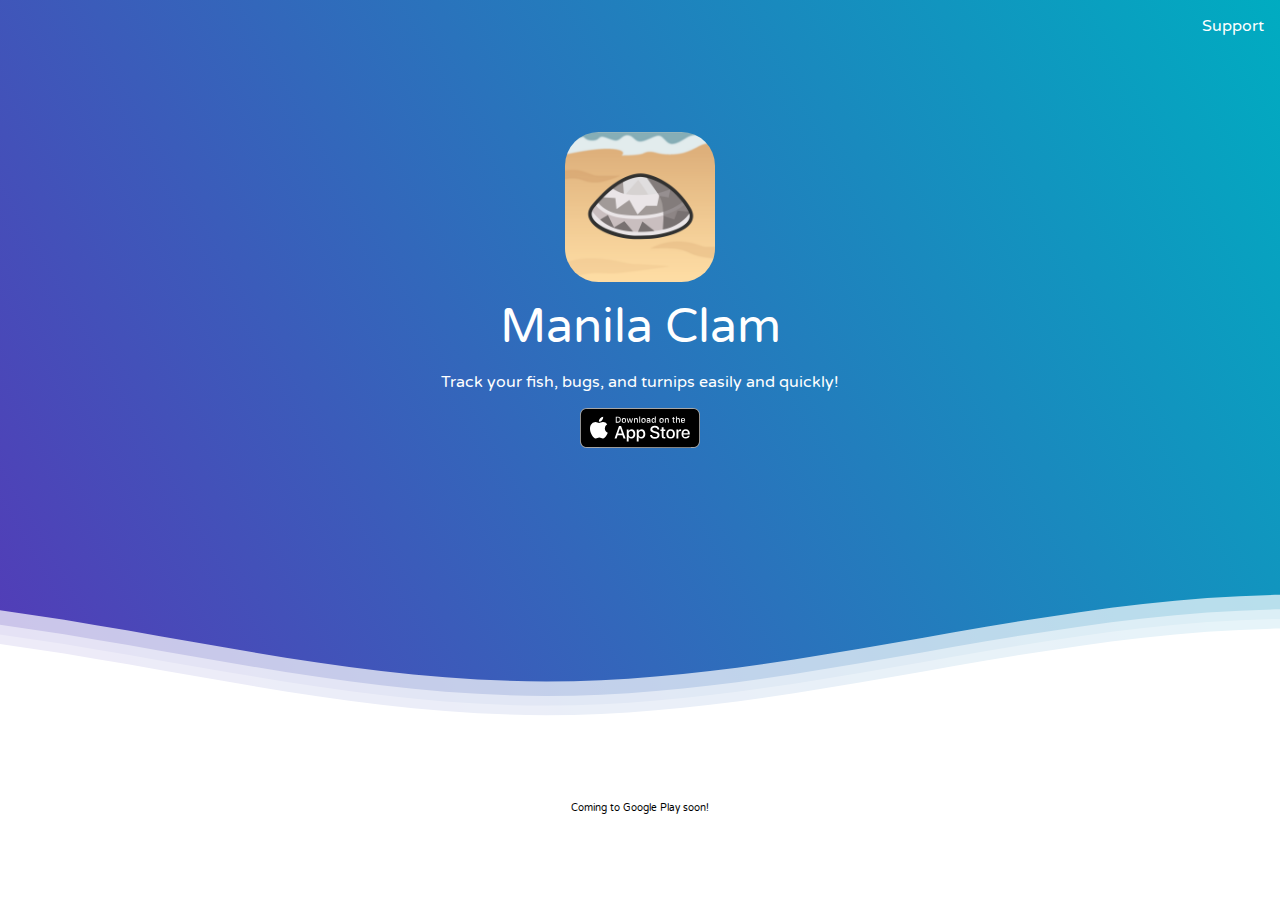
==== index.html @ 62e67c9c "website" ====
<!DOCTYPE html>
<html lang="en">
<head>
	<!-- Global site tag (gtag.js) - Google Analytics -->
<script async src="https://www.googletagmanager.com/gtag/js?id=UA-164717879-1"></script>
<script>
  window.dataLayer = window.dataLayer || [];
  function gtag(){dataLayer.push(arguments);}
  gtag('js', new Date());

  gtag('config', 'UA-164717879-1');
</script>

	<meta charset="UTF-8">
	<meta name="description" content="Track your Animal Crossing New Horizons fish, bugs, and turnips easily and quickly!">
	<meta name="viewport" content="width=device-width, initial-scale=1.0">
	<link rel="apple-touch-icon" sizes="180x180" href="./apple-touch-icon.png">
	<link rel="icon" type="image/png" sizes="32x32" href="./favicon-32x32.png">
	<link rel="icon" type="image/png" sizes="16x16" href="./favicon-16x16.png">
	<link rel="manifest" href="./site.webmanifest">
	<title>Manila Clam App</title>
	<link rel="stylesheet" href="style.css">
</head>
<body>
	<div class="container">

<div class="header">
	<div class="inner-header flex">
		<img class="icon" src="assets/icon.png" />
		<h1>Manila Clam</h1>
		<p class="white">Track your fish, bugs, and turnips easily and quickly!</p>
		<div class="app-store-logos flex">
			<a href="#">
				<img src="assets/Download_on_the_App_Store_Badge_US-UK_RGB_blk_092917.svg" class="app-store" /> 
			</a>
			<!-- <a href="#">
				<img src="assets/google-play-badge.png" class="play-store" /> 
			</a> -->
			
		</div>
	</div>

	<a class="white support-link" href="mailto:support@manilaclam.app">Support</a>
	

	<div>
	<svg class="waves" xmlns="http://www.w3.org/2000/svg" xmlns:xlink="http://www.w3.org/1999/xlink"
	viewBox="0 24 150 28" preserveAspectRatio="none" shape-rendering="auto">
	<defs>
	<path id="gentle-wave" d="M-160 44c30 0 58-18 88-18s 58 18 88 18 58-18 88-18 58 18 88 18 v44h-352z" />
	</defs>
	<g class="parallax">
	<use xlink:href="#gentle-wave" x="48" y="0" fill="rgba(255,255,255,0.7" />
	<use xlink:href="#gentle-wave" x="48" y="3" fill="rgba(255,255,255,0.5)" />
	<use xlink:href="#gentle-wave" x="48" y="5" fill="rgba(255,255,255,0.3)" />
	<use xlink:href="#gentle-wave" x="48" y="7" fill="#fff" />
	</g>
	</svg>
	</div>

	
	</div>

	

	<div class="content flex">
		<small>Coming to Google Play soon!</small>
	<!-- <small>Google Play and the Google Play logo are trademarks of Google LLC.</small> -->
	</div>

	</div>
</body>
</html>
---- style.css ----
@import url('https://fonts.googleapis.com/css2?family=Varela+Round&display=swap');

body {
  margin:0;
  font-family: 'Varela Round', sans-serif;

}

.support-link {
	position: absolute;
	top: 1rem;
	right: 1rem;
	text-decoration: none;
}


.icon {
	border-radius: 22.37%;
	height: 150px;
	width: 150px;
	margin-bottom: 1rem;
}

@media only screen and (max-width: 600px) {
	.icon {
		height: 75px;
		width: 75px;
	}

	p {
		font-size: 0.8rem;
		padding: 0 1rem;
	}
}

.play-store {
	width: 155px;
	height: 60px;
}


.white {
	color: white;
}

small {
	font-size: 0.6rem;
}


p {
	font-family: 'Varela Round', sans-serif;
	margin: 0 0 1rem 0;
}

h1 {
	font-family: 'Varela Round', sans-serif;
margin: 0 0 1rem 0;
  font-weight:300;
  letter-spacing: 0;
  font-size:48px;
}

.header {
  position:relative;
  text-align:center;
  background: linear-gradient(60deg, rgba(84,58,183,1) 0%, rgba(0,172,193,1) 100%);
  color:white;
}
.logo {
  width:50px;
  fill:white;
  padding-right:15px;
  display:inline-block;
  vertical-align: middle;
}

.inner-header {
  height:65vh;
  width:100%;
  margin: 0;
  padding: 0;
  flex-direction: column;
}

.flex { /*Flexbox for containers*/
  display: flex;
  justify-content: center;
  align-items: center;
  text-align: center;
}

.waves {
  position:relative;
  width: 100%;
  height:15vh;
  margin-bottom:-7px; /*Fix for safari gap*/
  min-height:100px;
  max-height:150px;
}

.content {
  position:relative;
  height:20vh;
  text-align:center;
  background-color: white;
}

/* Animation */

.parallax > use {
  animation: move-forever 25s cubic-bezier(.55,.5,.45,.5)     infinite;
}
.parallax > use:nth-child(1) {
  animation-delay: -2s;
  animation-duration: 7s;
}
.parallax > use:nth-child(2) {
  animation-delay: -3s;
  animation-duration: 10s;
}
.parallax > use:nth-child(3) {
  animation-delay: -4s;
  animation-duration: 13s;
}
.parallax > use:nth-child(4) {
  animation-delay: -5s;
  animation-duration: 20s;
}
@keyframes move-forever {
  0% {
   transform: translate3d(-90px,0,0);
  }
  100% { 
    transform: translate3d(85px,0,0);
  }
}
/*Shrinking for mobile*/
@media (max-width: 768px) {
  .waves {
    height:40px;
    min-height:40px;
  }
  .content {
    height:30vh;
  }
  h1 {
    font-size:24px;
  }
}
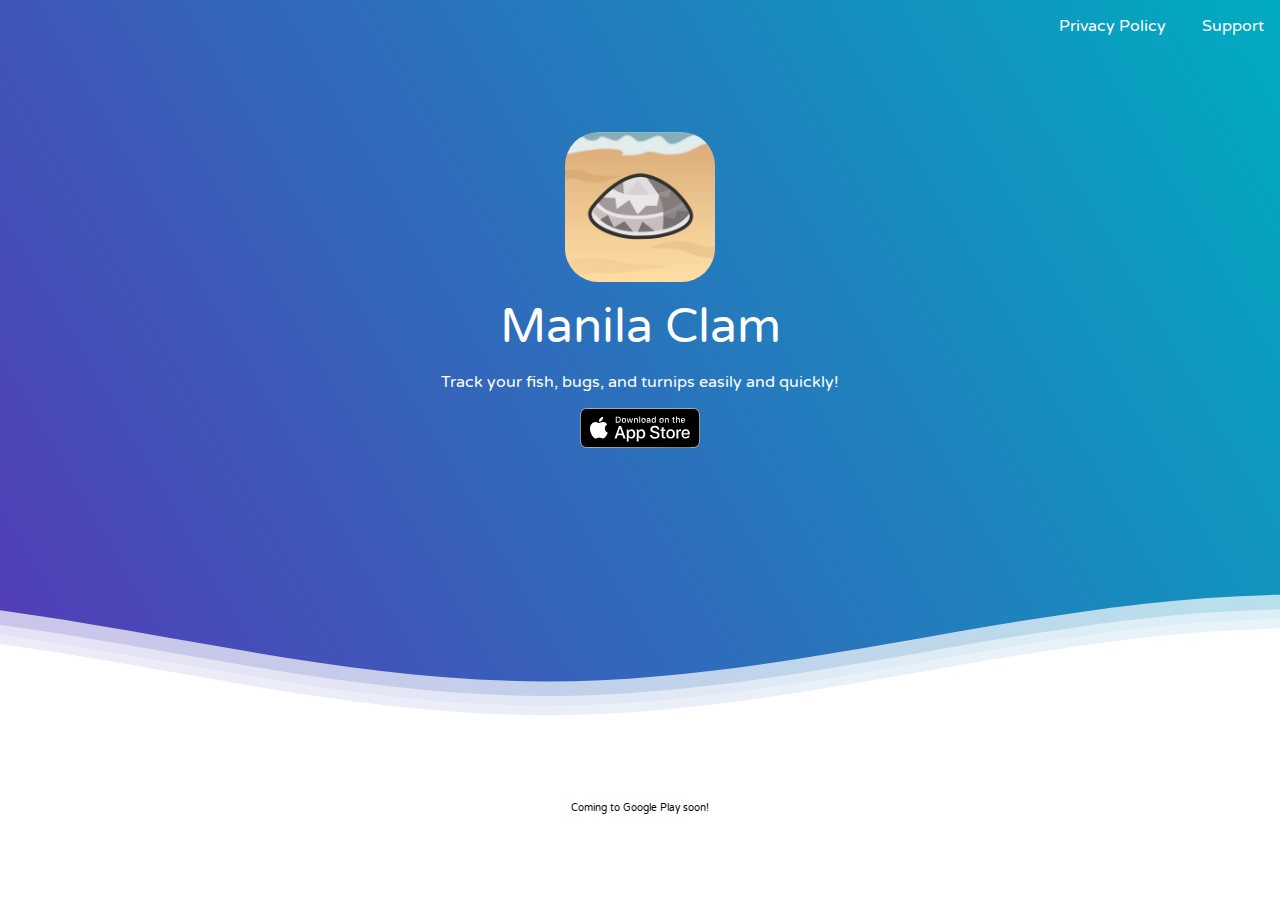
==== commit afe523f7: "link to privacy" ====
--- a/index.html
+++ b/index.html
@@ -40,7 +40,10 @@
 		</div>
 	</div>
 
-	<a class="white support-link" href="mailto:support@manilaclam.app">Support</a>
+	<div class="nav">
+		<a class="white link" href="/privacy" style="margin-right:2rem;">Privacy Policy</a>
+		<a class="white link" href="mailto:support@manilaclam.app">Support</a>
+	</div>
 	
 
 	<div>
--- a/style.css
+++ b/style.css
@@ -6,10 +6,13 @@
 
 }
 
-.support-link {
+.nav {
 	position: absolute;
 	top: 1rem;
 	right: 1rem;
+}
+
+.link {	
 	text-decoration: none;
 }
 
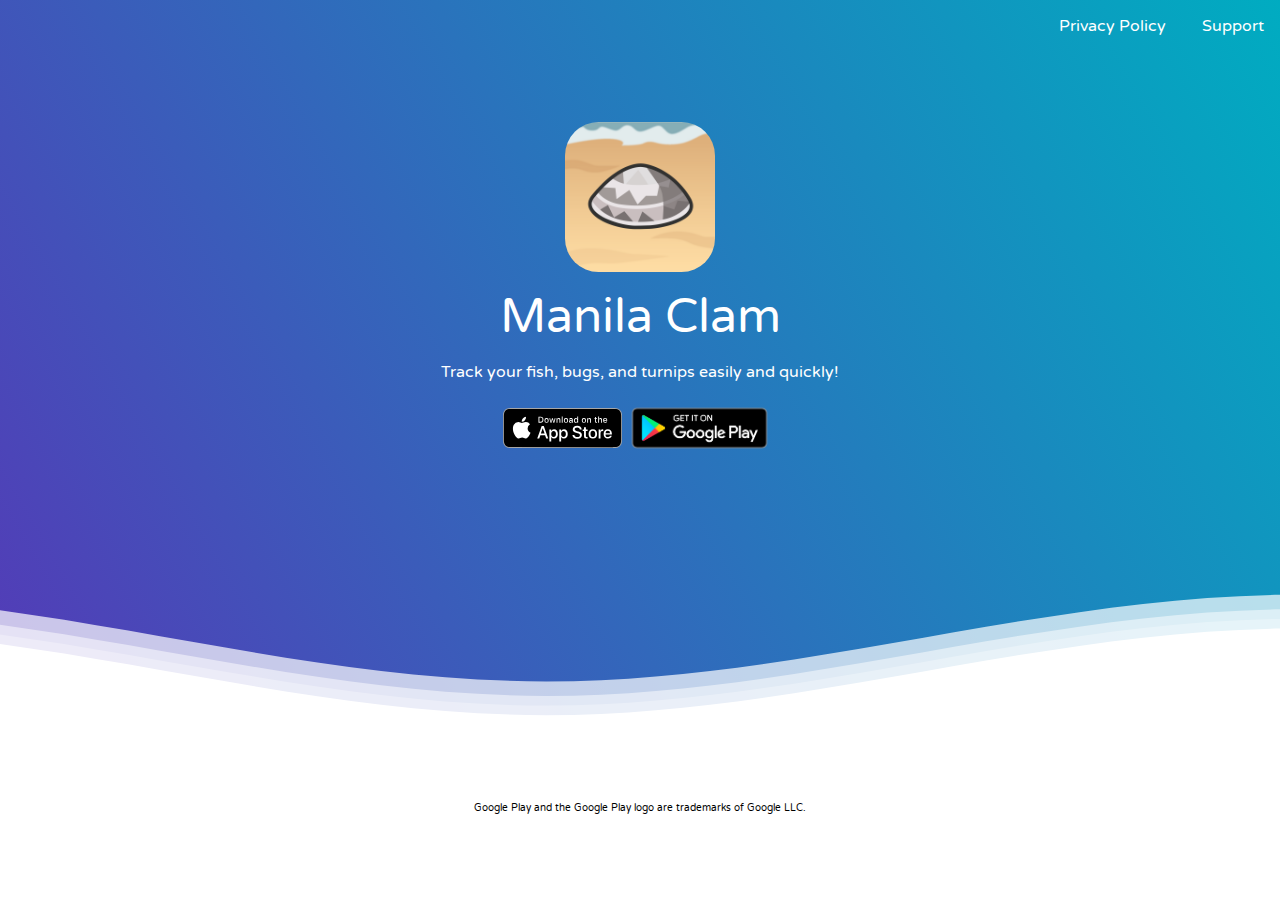
==== commit d1ce0e33: "add google play" ====
--- a/index.html
+++ b/index.html
@@ -30,12 +30,12 @@
 		<h1>Manila Clam</h1>
 		<p class="white">Track your fish, bugs, and turnips easily and quickly!</p>
 		<div class="app-store-logos flex">
-			<a href="#">
+			<a href="https://apps.apple.com/us/app/manila-clam/id1510250329?ls=1">
 				<img src="assets/Download_on_the_App_Store_Badge_US-UK_RGB_blk_092917.svg" class="app-store" /> 
 			</a>
-			<!-- <a href="#">
+			<a href="https://play.google.com/store/apps/details?id=app.manilaclam&hl=en">
 				<img src="assets/google-play-badge.png" class="play-store" /> 
-			</a> -->
+			</a>
 			
 		</div>
 	</div>
@@ -67,8 +67,7 @@
 	
 
 	<div class="content flex">
-		<small>Coming to Google Play soon!</small>
-	<!-- <small>Google Play and the Google Play logo are trademarks of Google LLC.</small> -->
+	<small>Google Play and the Google Play logo are trademarks of Google LLC.</small>
 	</div>
 
 	</div>
